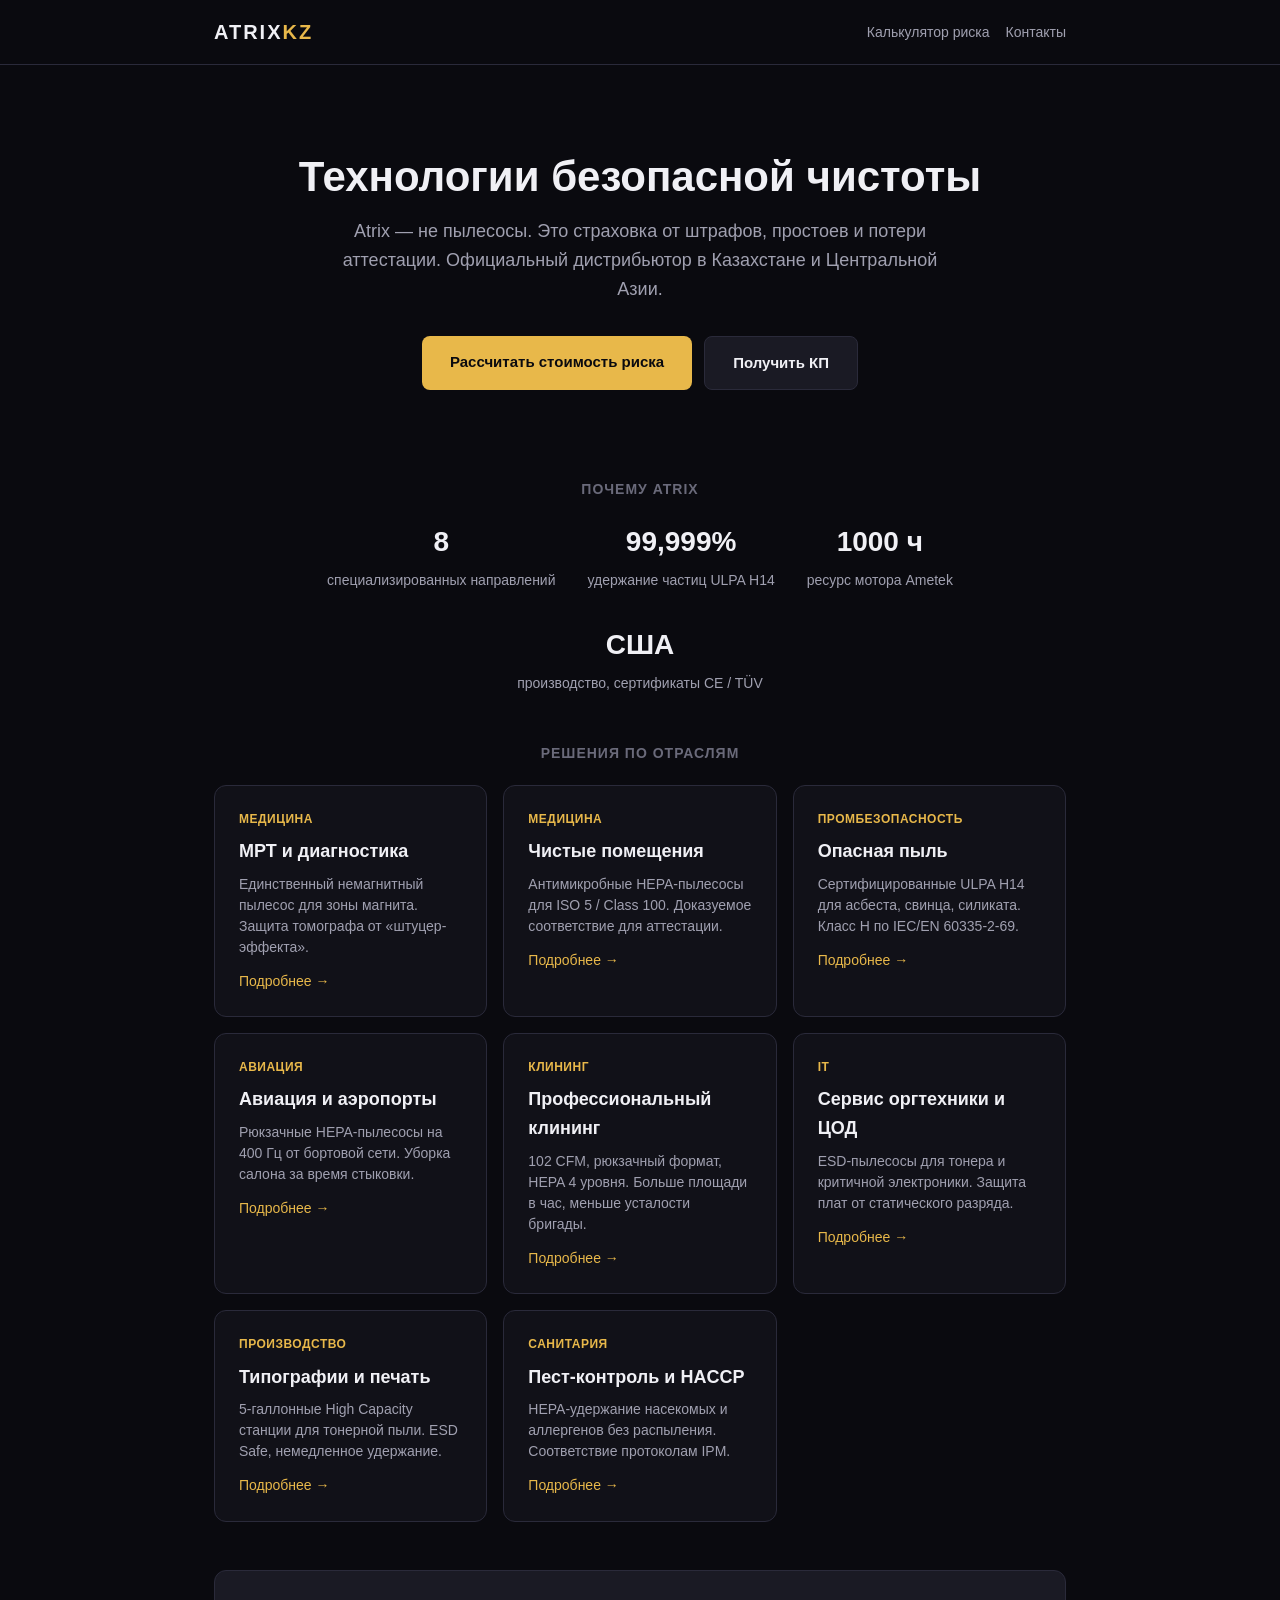
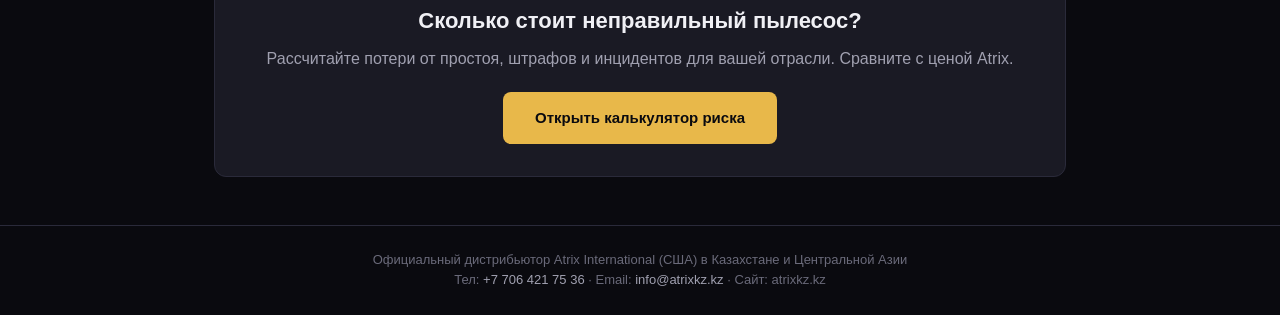
==== index.html @ c3870716 "Initial commit: index, styles, README, CNAME" ====
<!DOCTYPE html>
<html lang="ru">
<head>
<meta charset="UTF-8">
<meta name="viewport" content="width=device-width, initial-scale=1.0">
<title>Atrix KZ — Технологии безопасной чистоты</title>
<link rel="stylesheet" href="style.css">
<style>
.hero-main { padding: 64px 0 40px; text-align: center; }
.hero-main h1 { font-size: 42px; font-weight: 700; margin-bottom: 16px; line-height: 1.15; }
.hero-main p { font-size: 18px; color: var(--text-secondary); max-width: 600px; margin: 0 auto 32px; }
.hero-cta { display: inline-flex; gap: 12px; flex-wrap: wrap; justify-content: center; }
.hero-cta a { padding: 14px 28px; border-radius: var(--radius-sm); text-decoration: none; font-weight: 600; font-size: 15px; }
.hero-cta .primary { background: var(--accent); color: #0a0a0f; }
.hero-cta .secondary { background: var(--surface-raised); color: var(--text-primary); border: 1px solid var(--border); }

.sectors { margin: 48px 0; }
.sectors h2 { font-size: 14px; color: var(--text-muted); text-transform: uppercase; letter-spacing: 1px; margin-bottom: 20px; text-align: center; }
.sector-grid { display: grid; grid-template-columns: repeat(auto-fill, minmax(260px, 1fr)); gap: 16px; }
.sector-card {
  background: var(--surface);
  border: 1px solid var(--border);
  border-radius: var(--radius);
  padding: 24px;
  text-decoration: none;
  color: var(--text-primary);
  transition: border-color 0.2s, transform 0.2s;
}
.sector-card:hover { border-color: var(--accent); transform: translateY(-2px); }
.sector-card .tag { font-size: 12px; color: var(--accent); text-transform: uppercase; letter-spacing: 0.5px; font-weight: 600; margin-bottom: 8px; }
.sector-card h3 { font-size: 18px; font-weight: 600; margin-bottom: 8px; }
.sector-card p { font-size: 14px; color: var(--text-secondary); line-height: 1.5; }
.sector-card .arrow { margin-top: 12px; font-size: 14px; color: var(--accent); }

.trust { margin: 48px 0; text-align: center; }
.trust h2 { font-size: 14px; color: var(--text-muted); text-transform: uppercase; letter-spacing: 1px; margin-bottom: 20px; }
.trust-items { display: flex; flex-wrap: wrap; justify-content: center; gap: 32px; }
.trust-item { font-size: 14px; color: var(--text-secondary); }
.trust-item strong { display: block; font-size: 28px; font-weight: 700; color: var(--text-primary); margin-bottom: 4px; }

.calculator-banner {
  background: var(--surface-raised);
  border: 1px solid var(--border);
  border-radius: var(--radius);
  padding: 32px;
  text-align: center;
  margin: 48px 0;
}
.calculator-banner h3 { font-size: 22px; margin-bottom: 8px; }
.calculator-banner p { color: var(--text-secondary); margin-bottom: 20px; }
</style>
</head>
<body>

<header class="site-header">
  <div class="container">
    <div class="logo">ATRIX<span>KZ</span></div>
    <nav class="nav-links">
      <a href="calculator.html">Калькулятор риска</a>
      <a href="mailto:info@atrixkz.kz">Контакты</a>
    </nav>
  </div>
</header>

<main class="container">

  <section class="hero-main">
    <h1>Технологии безопасной чистоты</h1>
    <p>Atrix — не пылесосы. Это страховка от штрафов, простоев и потери аттестации. Официальный дистрибьютор в Казахстане и Центральной Азии.</p>
    <div class="hero-cta">
      <a href="calculator.html" class="primary">Рассчитать стоимость риска</a>
      <a href="mailto:info@atrixkz.kz?subject=Коммерческое%20предложение" class="secondary">Получить КП</a>
    </div>
  </section>

  <section class="trust">
    <h2>Почему Atrix</h2>
    <div class="trust-items">
      <div class="trust-item"><strong>8</strong>специализированных направлений</div>
      <div class="trust-item"><strong>99,999%</strong>удержание частиц ULPA H14</div>
      <div class="trust-item"><strong>1000 ч</strong>ресурс мотора Ametek</div>
      <div class="trust-item"><strong>США</strong>производство, сертификаты CE / TÜV</div>
    </div>
  </section>

  <section class="sectors">
    <h2>Решения по отраслям</h2>
    <div class="sector-grid">
      <a href="mrt.html" class="sector-card">
        <div class="tag">Медицина</div>
        <h3>МРТ и диагностика</h3>
        <p>Единственный немагнитный пылесос для зоны магнита. Защита томографа от «штуцер-эффекта».</p>
        <div class="arrow">Подробнее →</div>
      </a>
      <a href="med.html" class="sector-card">
        <div class="tag">Медицина</div>
        <h3>Чистые помещения</h3>
        <p>Антимикробные HEPA-пылесосы для ISO 5 / Class 100. Доказуемое соответствие для аттестации.</p>
        <div class="arrow">Подробнее →</div>
      </a>
      <a href="dust.html" class="sector-card">
        <div class="tag">Промбезопасность</div>
        <h3>Опасная пыль</h3>
        <p>Сертифицированные ULPA H14 для асбеста, свинца, силиката. Класс H по IEC/EN 60335-2-69.</p>
        <div class="arrow">Подробнее →</div>
      </a>
      <a href="avia.html" class="sector-card">
        <div class="tag">Авиация</div>
        <h3>Авиация и аэропорты</h3>
        <p>Рюкзачные HEPA-пылесосы на 400 Гц от бортовой сети. Уборка салона за время стыковки.</p>
        <div class="arrow">Подробнее →</div>
      </a>
      <a href="cleaning.html" class="sector-card">
        <div class="tag">Клининг</div>
        <h3>Профессиональный клининг</h3>
        <p>102 CFM, рюкзачный формат, HEPA 4 уровня. Больше площади в час, меньше усталости бригады.</p>
        <div class="arrow">Подробнее →</div>
      </a>
      <a href="it.html" class="sector-card">
        <div class="tag">IT</div>
        <h3>Сервис оргтехники и ЦОД</h3>
        <p>ESD-пылесосы для тонера и критичной электроники. Защита плат от статического разряда.</p>
        <div class="arrow">Подробнее →</div>
      </a>
      <a href="print.html" class="sector-card">
        <div class="tag">Производство</div>
        <h3>Типографии и печать</h3>
        <p>5-галлонные High Capacity станции для тонерной пыли. ESD Safe, немедленное удержание.</p>
        <div class="arrow">Подробнее →</div>
      </a>
      <a href="pest.html" class="sector-card">
        <div class="tag">Санитария</div>
        <h3>Пест-контроль и HACCP</h3>
        <p>HEPA-удержание насекомых и аллергенов без распыления. Соответствие протоколам IPM.</p>
        <div class="arrow">Подробнее →</div>
      </a>
    </div>
  </section>

  <section class="calculator-banner">
    <h3>Сколько стоит неправильный пылесос?</h3>
    <p>Рассчитайте потери от простоя, штрафов и инцидентов для вашей отрасли. Сравните с ценой Atrix.</p>
    <a href="calculator.html" class="cta-btn">Открыть калькулятор риска</a>
  </section>

</main>

<footer class="site-footer">
  <div class="container">
    <p>Официальный дистрибьютор Atrix International (США) в Казахстане и Центральной Азии</p>
    <p>Тел: <a href="tel:+77064217536">+7 706 421 75 36</a> · Email: <a href="mailto:info@atrixkz.kz">info@atrixkz.kz</a> · Сайт: atrixkz.kz</p>
  </div>
</footer>

</body>
</html>
---- style.css ----
/* Atrix KZ — Лендинги безопасности */
:root {
  --bg: #0a0a0f;
  --surface: #111118;
  --surface-raised: #1a1a24;
  --border: #2a2a3a;
  --text-primary: #f0f0f5;
  --text-secondary: #a0a0b0;
  --text-muted: #6a6a7a;
  --accent: #e8b84a;
  --accent-dim: rgba(232,184,74,0.12);
  --danger: #e85a5a;
  --danger-dim: rgba(232,90,90,0.12);
  --positive: #5ae88a;
  --positive-dim: rgba(90,232,138,0.12);
  --font-sans: 'Inter', -apple-system, BlinkMacSystemFont, 'Segoe UI', sans-serif;
  --radius: 12px;
  --radius-sm: 8px;
  --gap: 24px;
  --gap-sm: 16px;
  --gap-xs: 8px;
}

* { margin:0; padding:0; box-sizing:border-box; }
body {
  font-family: var(--font-sans);
  background: var(--bg);
  color: var(--text-primary);
  line-height: 1.6;
  -webkit-font-smoothing: antialiased;
}

.container { max-width: 900px; margin: 0 auto; padding: 0 var(--gap); }

/* Header */
.site-header {
  border-bottom: 1px solid var(--border);
  padding: var(--gap-sm) 0;
  margin-bottom: var(--gap);
}
.site-header .container {
  display: flex; align-items: center; justify-content: space-between;
}
.logo { font-size: 20px; font-weight: 700; letter-spacing: 2px; color: var(--text-primary); }
.logo span { color: var(--accent); }
.nav-links { display: flex; gap: var(--gap-sm); }
.nav-links a {
  color: var(--text-secondary); text-decoration: none; font-size: 14px;
  transition: color 0.2s;
}
.nav-links a:hover { color: var(--text-primary); }

/* Hero */
.hero {
  padding: 48px 0 32px;
  border-bottom: 1px solid var(--border);
  margin-bottom: var(--gap);
}
.hero-tag {
  display: inline-block;
  padding: 4px 12px;
  border-radius: 100px;
  background: var(--accent-dim);
  color: var(--accent);
  font-size: 12px;
  font-weight: 600;
  letter-spacing: 1px;
  text-transform: uppercase;
  margin-bottom: var(--gap-sm);
}
.hero h1 {
  font-size: 36px;
  font-weight: 700;
  line-height: 1.15;
  margin-bottom: var(--gap-sm);
  max-width: 700px;
}
.hero-desc {
  font-size: 18px;
  color: var(--text-secondary);
  max-width: 600px;
  margin-bottom: var(--gap);
}

/* Risk card */
.risk-card {
  background: var(--danger-dim);
  border: 1px solid rgba(232,90,90,0.2);
  border-radius: var(--radius);
  padding: var(--gap);
  margin-bottom: var(--gap);
}
.risk-card h2 {
  font-size: 20px;
  color: var(--danger);
  margin-bottom: var(--gap-xs);
}
.risk-card p {
  color: var(--text-secondary);
  font-size: 15px;
}

/* Solution */
.solution {
  background: var(--surface);
  border: 1px solid var(--border);
  border-radius: var(--radius);
  padding: var(--gap);
  margin-bottom: var(--gap);
}
.solution h3 {
  font-size: 14px;
  color: var(--accent);
  text-transform: uppercase;
  letter-spacing: 1px;
  margin-bottom: var(--gap-xs);
}
.solution p {
  color: var(--text-secondary);
  font-size: 15px;
}

/* Audience */
.audience {
  margin-bottom: var(--gap);
}
.audience h3 {
  font-size: 14px;
  color: var(--text-muted);
  text-transform: uppercase;
  letter-spacing: 1px;
  margin-bottom: var(--gap-xs);
}
.audience-tags {
  display: flex;
  flex-wrap: wrap;
  gap: var(--gap-xs);
}
.audience-tags span {
  background: var(--surface-raised);
  border: 1px solid var(--border);
  padding: 6px 14px;
  border-radius: 100px;
  font-size: 13px;
  color: var(--text-secondary);
}

/* Products */
.products { margin-bottom: var(--gap); }
.product-card {
  background: var(--surface);
  border: 1px solid var(--border);
  border-radius: var(--radius);
  padding: var(--gap);
  margin-bottom: var(--gap-sm);
  transition: border-color 0.2s, transform 0.2s;
}
.product-card:hover {
  border-color: var(--accent);
  transform: translateY(-2px);
}
.product-header {
  display: flex; justify-content: space-between; align-items: flex-start;
  gap: var(--gap-sm); flex-wrap: wrap;
  margin-bottom: var(--gap-sm);
}
.product-title { font-size: 18px; font-weight: 600; }
.product-model {
  font-size: 12px;
  color: var(--accent);
  background: var(--accent-dim);
  padding: 2px 8px;
  border-radius: 4px;
  font-weight: 600;
  letter-spacing: 0.5px;
}
.product-protect {
  font-size: 14px;
  color: var(--text-secondary);
  margin-bottom: var(--gap-sm);
  padding-bottom: var(--gap-sm);
  border-bottom: 1px solid var(--border);
}
.product-features {
  list-style: none;
  margin-bottom: var(--gap-sm);
}
.product-features li {
  padding: 4px 0;
  padding-left: 20px;
  position: relative;
  font-size: 14px;
  color: var(--text-secondary);
}
.product-features li::before {
  content: "→";
  position: absolute;
  left: 0;
  color: var(--accent);
}
.product-price {
  font-size: 24px;
  font-weight: 700;
  color: var(--text-primary);
}
.product-price .unit {
  font-size: 14px;
  color: var(--text-muted);
  font-weight: 400;
}

/* CTA */
.cta-section {
  background: var(--surface-raised);
  border: 1px solid var(--border);
  border-radius: var(--radius);
  padding: var(--gap);
  text-align: center;
  margin-bottom: var(--gap);
}
.cta-section h3 { font-size: 20px; margin-bottom: var(--gap-xs); }
.cta-section p { color: var(--text-secondary); font-size: 15px; margin-bottom: var(--gap-sm); }
.cta-btn {
  display: inline-block;
  background: var(--accent);
  color: #0a0a0f;
  padding: 14px 32px;
  border-radius: var(--radius-sm);
  text-decoration: none;
  font-weight: 600;
  font-size: 15px;
  transition: opacity 0.2s;
}
.cta-btn:hover { opacity: 0.9; }

/* Footer */
.site-footer {
  border-top: 1px solid var(--border);
  padding: var(--gap) 0;
  margin-top: var(--gap);
  text-align: center;
  color: var(--text-muted);
  font-size: 13px;
}
.site-footer a { color: var(--text-secondary); text-decoration: none; }

/* Responsive */
@media (max-width: 640px) {
  .hero h1 { font-size: 26px; }
  .hero-desc { font-size: 16px; }
  .product-header { flex-direction: column; }
}
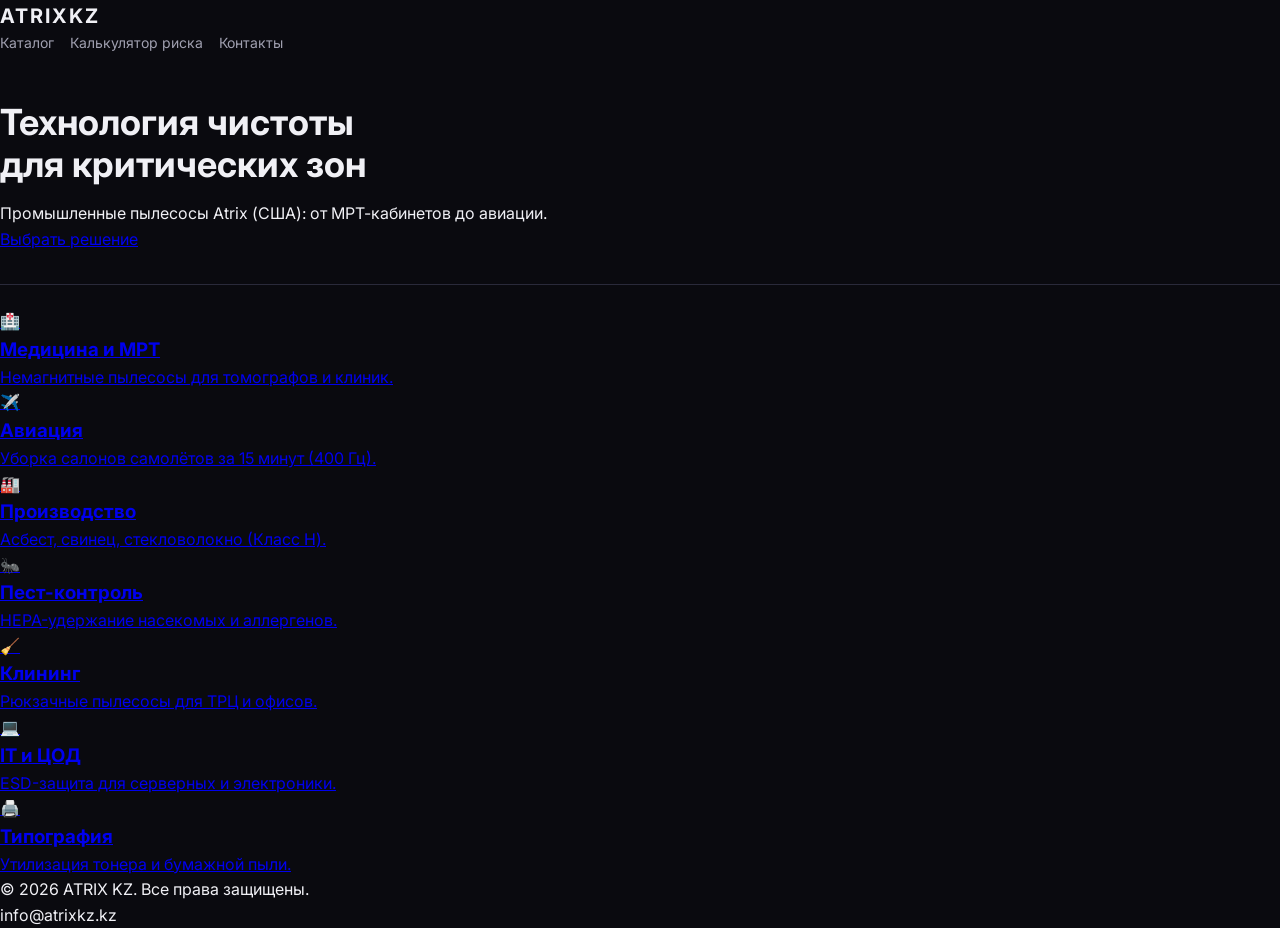
==== commit 36bf9407: "Add catalog link to main navigation" ====
--- a/index.html
+++ b/index.html
@@ -1,156 +1,74 @@
 <!DOCTYPE html>
 <html lang="ru">
 <head>
-<meta charset="UTF-8">
-<meta name="viewport" content="width=device-width, initial-scale=1.0">
-<title>Atrix KZ — Технологии безопасной чистоты</title>
-<link rel="stylesheet" href="style.css">
-<style>
-.hero-main { padding: 64px 0 40px; text-align: center; }
-.hero-main h1 { font-size: 42px; font-weight: 700; margin-bottom: 16px; line-height: 1.15; }
-.hero-main p { font-size: 18px; color: var(--text-secondary); max-width: 600px; margin: 0 auto 32px; }
-.hero-cta { display: inline-flex; gap: 12px; flex-wrap: wrap; justify-content: center; }
-.hero-cta a { padding: 14px 28px; border-radius: var(--radius-sm); text-decoration: none; font-weight: 600; font-size: 15px; }
-.hero-cta .primary { background: var(--accent); color: #0a0a0f; }
-.hero-cta .secondary { background: var(--surface-raised); color: var(--text-primary); border: 1px solid var(--border); }
-
-.sectors { margin: 48px 0; }
-.sectors h2 { font-size: 14px; color: var(--text-muted); text-transform: uppercase; letter-spacing: 1px; margin-bottom: 20px; text-align: center; }
-.sector-grid { display: grid; grid-template-columns: repeat(auto-fill, minmax(260px, 1fr)); gap: 16px; }
-.sector-card {
-  background: var(--surface);
-  border: 1px solid var(--border);
-  border-radius: var(--radius);
-  padding: 24px;
-  text-decoration: none;
-  color: var(--text-primary);
-  transition: border-color 0.2s, transform 0.2s;
-}
-.sector-card:hover { border-color: var(--accent); transform: translateY(-2px); }
-.sector-card .tag { font-size: 12px; color: var(--accent); text-transform: uppercase; letter-spacing: 0.5px; font-weight: 600; margin-bottom: 8px; }
-.sector-card h3 { font-size: 18px; font-weight: 600; margin-bottom: 8px; }
-.sector-card p { font-size: 14px; color: var(--text-secondary); line-height: 1.5; }
-.sector-card .arrow { margin-top: 12px; font-size: 14px; color: var(--accent); }
-
-.trust { margin: 48px 0; text-align: center; }
-.trust h2 { font-size: 14px; color: var(--text-muted); text-transform: uppercase; letter-spacing: 1px; margin-bottom: 20px; }
-.trust-items { display: flex; flex-wrap: wrap; justify-content: center; gap: 32px; }
-.trust-item { font-size: 14px; color: var(--text-secondary); }
-.trust-item strong { display: block; font-size: 28px; font-weight: 700; color: var(--text-primary); margin-bottom: 4px; }
-
-.calculator-banner {
-  background: var(--surface-raised);
-  border: 1px solid var(--border);
-  border-radius: var(--radius);
-  padding: 32px;
-  text-align: center;
-  margin: 48px 0;
-}
-.calculator-banner h3 { font-size: 22px; margin-bottom: 8px; }
-.calculator-banner p { color: var(--text-secondary); margin-bottom: 20px; }
-</style>
+    <meta charset="UTF-8">
+    <meta name="viewport" content="width=device-width, initial-scale=1.0">
+    <title>ATRIX KZ — Промышленные пылесосы Atrix в Казахстане</title>
+    <meta name="description" content="Официальный дистрибьютор Atrix International в Казахстане. Промышленные HEPA/ULPA пылесосы для медицины, МРТ, авиации и производства.">
+    <link rel="stylesheet" href="style.css">
+    <link href="https://fonts.googleapis.com/css2?family=Inter:wght@400;600;800&display=swap" rel="stylesheet">
 </head>
 <body>
 
-<header class="site-header">
-  <div class="container">
-    <div class="logo">ATRIX<span>KZ</span></div>
-    <nav class="nav-links">
+    <nav class="navbar">
+        <div class="logo">ATRIX<b>KZ</b></div>
+        <nav class="nav-links">
+      <a href="catalog.html">Каталог</a>
       <a href="calculator.html">Калькулятор риска</a>
-      <a href="mailto:info@atrixkz.kz">Контакты</a>
+            <a href="mailto:info@atrixkz.kz">Контакты</a>
+        </nav>
     </nav>
-  </div>
-</header>
 
-<main class="container">
+    <header class="hero">
+        <div class="hero-content">
+            <h1>Технология чистоты <br><span>для критических зон</span></h1>
+            <p>Промышленные пылесосы Atrix (США): от МРТ-кабинетов до авиации.</p>
+            <a href="#services" class="btn">Выбрать решение</a>
+        </div>
+    </header>
 
-  <section class="hero-main">
-    <h1>Технологии безопасной чистоты</h1>
-    <p>Atrix — не пылесосы. Это страховка от штрафов, простоев и потери аттестации. Официальный дистрибьютор в Казахстане и Центральной Азии.</p>
-    <div class="hero-cta">
-      <a href="calculator.html" class="primary">Рассчитать стоимость риска</a>
-      <a href="mailto:info@atrixkz.kz?subject=Коммерческое%20предложение" class="secondary">Получить КП</a>
-    </div>
-  </section>
+    <section id="services" class="grid">
+        <a href="med.html" class="card">
+            <div class="icon">🏥</div>
+            <h3>Медицина и МРТ</h3>
+            <p>Немагнитные пылесосы для томографов и клиник.</p>
+        </a>
+        <a href="avia.html" class="card">
+            <div class="icon">✈️</div>
+            <h3>Авиация</h3>
+            <p>Уборка салонов самолётов за 15 минут (400 Гц).</p>
+        </a>
+        <a href="dust.html" class="card">
+            <div class="icon">🏭</div>
+            <h3>Производство</h3>
+            <p>Асбест, свинец, стекловолокно (Класс H).</p>
+        </a>
+        <a href="pest.html" class="card">
+            <div class="icon">🐜</div>
+            <h3>Пест-контроль</h3>
+            <p>HEPA-удержание насекомых и аллергенов.</p>
+        </a>
+        <a href="cleaning.html" class="card">
+            <div class="icon">🧹</div>
+            <h3>Клининг</h3>
+            <p>Рюкзачные пылесосы для ТРЦ и офисов.</p>
+        </a>
+        <a href="it.html" class="card">
+            <div class="icon">💻</div>
+            <h3>IT и ЦОД</h3>
+            <p>ESD-защита для серверных и электроники.</p>
+        </a>
+        <a href="print.html" class="card">
+            <div class="icon">🖨️</div>
+            <h3>Типография</h3>
+            <p>Утилизация тонера и бумажной пыли.</p>
+        </a>
+    </section>
 
-  <section class="trust">
-    <h2>Почему Atrix</h2>
-    <div class="trust-items">
-      <div class="trust-item"><strong>8</strong>специализированных направлений</div>
-      <div class="trust-item"><strong>99,999%</strong>удержание частиц ULPA H14</div>
-      <div class="trust-item"><strong>1000 ч</strong>ресурс мотора Ametek</div>
-      <div class="trust-item"><strong>США</strong>производство, сертификаты CE / TÜV</div>
-    </div>
-  </section>
-
-  <section class="sectors">
-    <h2>Решения по отраслям</h2>
-    <div class="sector-grid">
-      <a href="mrt.html" class="sector-card">
-        <div class="tag">Медицина</div>
-        <h3>МРТ и диагностика</h3>
-        <p>Единственный немагнитный пылесос для зоны магнита. Защита томографа от «штуцер-эффекта».</p>
-        <div class="arrow">Подробнее →</div>
-      </a>
-      <a href="med.html" class="sector-card">
-        <div class="tag">Медицина</div>
-        <h3>Чистые помещения</h3>
-        <p>Антимикробные HEPA-пылесосы для ISO 5 / Class 100. Доказуемое соответствие для аттестации.</p>
-        <div class="arrow">Подробнее →</div>
-      </a>
-      <a href="dust.html" class="sector-card">
-        <div class="tag">Промбезопасность</div>
-        <h3>Опасная пыль</h3>
-        <p>Сертифицированные ULPA H14 для асбеста, свинца, силиката. Класс H по IEC/EN 60335-2-69.</p>
-        <div class="arrow">Подробнее →</div>
-      </a>
-      <a href="avia.html" class="sector-card">
-        <div class="tag">Авиация</div>
-        <h3>Авиация и аэропорты</h3>
-        <p>Рюкзачные HEPA-пылесосы на 400 Гц от бортовой сети. Уборка салона за время стыковки.</p>
-        <div class="arrow">Подробнее →</div>
-      </a>
-      <a href="cleaning.html" class="sector-card">
-        <div class="tag">Клининг</div>
-        <h3>Профессиональный клининг</h3>
-        <p>102 CFM, рюкзачный формат, HEPA 4 уровня. Больше площади в час, меньше усталости бригады.</p>
-        <div class="arrow">Подробнее →</div>
-      </a>
-      <a href="it.html" class="sector-card">
-        <div class="tag">IT</div>
-        <h3>Сервис оргтехники и ЦОД</h3>
-        <p>ESD-пылесосы для тонера и критичной электроники. Защита плат от статического разряда.</p>
-        <div class="arrow">Подробнее →</div>
-      </a>
-      <a href="print.html" class="sector-card">
-        <div class="tag">Производство</div>
-        <h3>Типографии и печать</h3>
-        <p>5-галлонные High Capacity станции для тонерной пыли. ESD Safe, немедленное удержание.</p>
-        <div class="arrow">Подробнее →</div>
-      </a>
-      <a href="pest.html" class="sector-card">
-        <div class="tag">Санитария</div>
-        <h3>Пест-контроль и HACCP</h3>
-        <p>HEPA-удержание насекомых и аллергенов без распыления. Соответствие протоколам IPM.</p>
-        <div class="arrow">Подробнее →</div>
-      </a>
-    </div>
-  </section>
-
-  <section class="calculator-banner">
-    <h3>Сколько стоит неправильный пылесос?</h3>
-    <p>Рассчитайте потери от простоя, штрафов и инцидентов для вашей отрасли. Сравните с ценой Atrix.</p>
-    <a href="calculator.html" class="cta-btn">Открыть калькулятор риска</a>
-  </section>
-
-</main>
-
-<footer class="site-footer">
-  <div class="container">
-    <p>Официальный дистрибьютор Atrix International (США) в Казахстане и Центральной Азии</p>
-    <p>Тел: <a href="tel:+77064217536">+7 706 421 75 36</a> · Email: <a href="mailto:info@atrixkz.kz">info@atrixkz.kz</a> · Сайт: atrixkz.kz</p>
-  </div>
-</footer>
+    <footer>
+        <p>&copy; 2026 ATRIX KZ. Все права защищены.</p>
+        <p>info@atrixkz.kz</p>
+    </footer>
 
 </body>
-</html>
+</html>
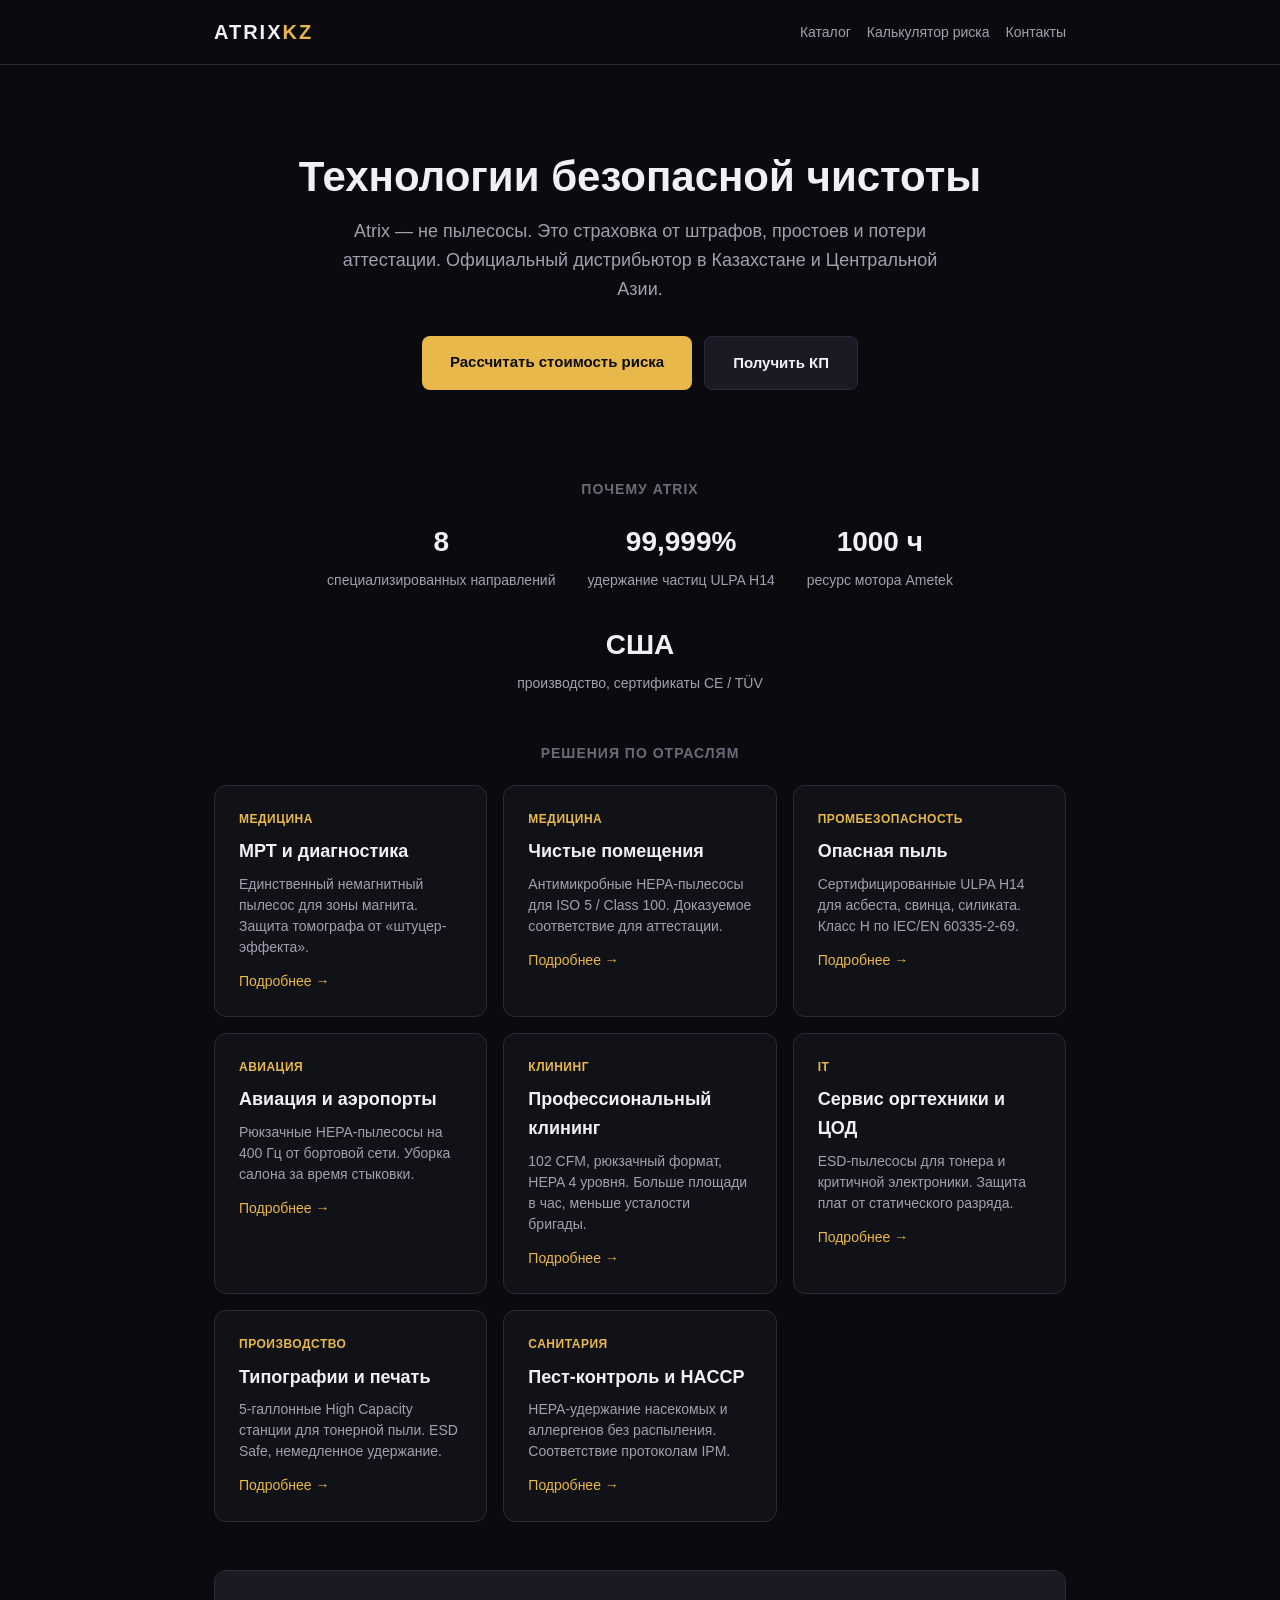
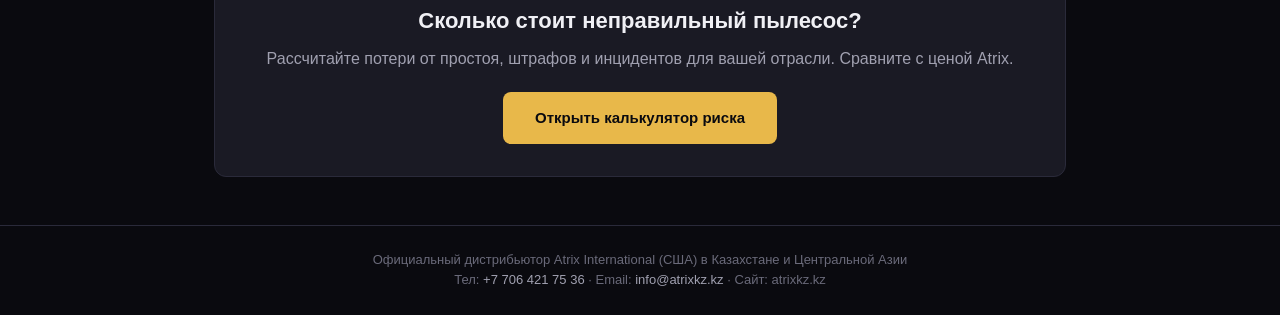
==== commit 3631813b: "Restore index.html and add catalog link to navigation" ====
--- a/index.html
+++ b/index.html
@@ -1,74 +1,157 @@
 <!DOCTYPE html>
 <html lang="ru">
 <head>
-    <meta charset="UTF-8">
-    <meta name="viewport" content="width=device-width, initial-scale=1.0">
-    <title>ATRIX KZ — Промышленные пылесосы Atrix в Казахстане</title>
-    <meta name="description" content="Официальный дистрибьютор Atrix International в Казахстане. Промышленные HEPA/ULPA пылесосы для медицины, МРТ, авиации и производства.">
-    <link rel="stylesheet" href="style.css">
-    <link href="https://fonts.googleapis.com/css2?family=Inter:wght@400;600;800&display=swap" rel="stylesheet">
+<meta charset="UTF-8">
+<meta name="viewport" content="width=device-width, initial-scale=1.0">
+<title>Atrix KZ — Технологии безопасной чистоты</title>
+<link rel="stylesheet" href="style.css">
+<style>
+.hero-main { padding: 64px 0 40px; text-align: center; }
+.hero-main h1 { font-size: 42px; font-weight: 700; margin-bottom: 16px; line-height: 1.15; }
+.hero-main p { font-size: 18px; color: var(--text-secondary); max-width: 600px; margin: 0 auto 32px; }
+.hero-cta { display: inline-flex; gap: 12px; flex-wrap: wrap; justify-content: center; }
+.hero-cta a { padding: 14px 28px; border-radius: var(--radius-sm); text-decoration: none; font-weight: 600; font-size: 15px; }
+.hero-cta .primary { background: var(--accent); color: #0a0a0f; }
+.hero-cta .secondary { background: var(--surface-raised); color: var(--text-primary); border: 1px solid var(--border); }
+
+.sectors { margin: 48px 0; }
+.sectors h2 { font-size: 14px; color: var(--text-muted); text-transform: uppercase; letter-spacing: 1px; margin-bottom: 20px; text-align: center; }
+.sector-grid { display: grid; grid-template-columns: repeat(auto-fill, minmax(260px, 1fr)); gap: 16px; }
+.sector-card {
+  background: var(--surface);
+  border: 1px solid var(--border);
+  border-radius: var(--radius);
+  padding: 24px;
+  text-decoration: none;
+  color: var(--text-primary);
+  transition: border-color 0.2s, transform 0.2s;
+}
+.sector-card:hover { border-color: var(--accent); transform: translateY(-2px); }
+.sector-card .tag { font-size: 12px; color: var(--accent); text-transform: uppercase; letter-spacing: 0.5px; font-weight: 600; margin-bottom: 8px; }
+.sector-card h3 { font-size: 18px; font-weight: 600; margin-bottom: 8px; }
+.sector-card p { font-size: 14px; color: var(--text-secondary); line-height: 1.5; }
+.sector-card .arrow { margin-top: 12px; font-size: 14px; color: var(--accent); }
+
+.trust { margin: 48px 0; text-align: center; }
+.trust h2 { font-size: 14px; color: var(--text-muted); text-transform: uppercase; letter-spacing: 1px; margin-bottom: 20px; }
+.trust-items { display: flex; flex-wrap: wrap; justify-content: center; gap: 32px; }
+.trust-item { font-size: 14px; color: var(--text-secondary); }
+.trust-item strong { display: block; font-size: 28px; font-weight: 700; color: var(--text-primary); margin-bottom: 4px; }
+
+.calculator-banner {
+  background: var(--surface-raised);
+  border: 1px solid var(--border);
+  border-radius: var(--radius);
+  padding: 32px;
+  text-align: center;
+  margin: 48px 0;
+}
+.calculator-banner h3 { font-size: 22px; margin-bottom: 8px; }
+.calculator-banner p { color: var(--text-secondary); margin-bottom: 20px; }
+</style>
 </head>
 <body>
 
-    <nav class="navbar">
-        <div class="logo">ATRIX<b>KZ</b></div>
-        <nav class="nav-links">
+<header class="site-header">
+  <div class="container">
+    <div class="logo">ATRIX<span>KZ</span></div>
+    <nav class="nav-links">
       <a href="catalog.html">Каталог</a>
       <a href="calculator.html">Калькулятор риска</a>
-            <a href="mailto:info@atrixkz.kz">Контакты</a>
-        </nav>
+      <a href="mailto:info@atrixkz.kz">Контакты</a>
     </nav>
+  </div>
+</header>
 
-    <header class="hero">
-        <div class="hero-content">
-            <h1>Технология чистоты <br><span>для критических зон</span></h1>
-            <p>Промышленные пылесосы Atrix (США): от МРТ-кабинетов до авиации.</p>
-            <a href="#services" class="btn">Выбрать решение</a>
-        </div>
-    </header>
+<main class="container">
 
-    <section id="services" class="grid">
-        <a href="med.html" class="card">
-            <div class="icon">🏥</div>
-            <h3>Медицина и МРТ</h3>
-            <p>Немагнитные пылесосы для томографов и клиник.</p>
-        </a>
-        <a href="avia.html" class="card">
-            <div class="icon">✈️</div>
-            <h3>Авиация</h3>
-            <p>Уборка салонов самолётов за 15 минут (400 Гц).</p>
-        </a>
-        <a href="dust.html" class="card">
-            <div class="icon">🏭</div>
-            <h3>Производство</h3>
-            <p>Асбест, свинец, стекловолокно (Класс H).</p>
-        </a>
-        <a href="pest.html" class="card">
-            <div class="icon">🐜</div>
-            <h3>Пест-контроль</h3>
-            <p>HEPA-удержание насекомых и аллергенов.</p>
-        </a>
-        <a href="cleaning.html" class="card">
-            <div class="icon">🧹</div>
-            <h3>Клининг</h3>
-            <p>Рюкзачные пылесосы для ТРЦ и офисов.</p>
-        </a>
-        <a href="it.html" class="card">
-            <div class="icon">💻</div>
-            <h3>IT и ЦОД</h3>
-            <p>ESD-защита для серверных и электроники.</p>
-        </a>
-        <a href="print.html" class="card">
-            <div class="icon">🖨️</div>
-            <h3>Типография</h3>
-            <p>Утилизация тонера и бумажной пыли.</p>
-        </a>
-    </section>
+  <section class="hero-main">
+    <h1>Технологии безопасной чистоты</h1>
+    <p>Atrix — не пылесосы. Это страховка от штрафов, простоев и потери аттестации. Официальный дистрибьютор в Казахстане и Центральной Азии.</p>
+    <div class="hero-cta">
+      <a href="calculator.html" class="primary">Рассчитать стоимость риска</a>
+      <a href="mailto:info@atrixkz.kz?subject=Коммерческое%20предложение" class="secondary">Получить КП</a>
+    </div>
+  </section>
 
-    <footer>
-        <p>&copy; 2026 ATRIX KZ. Все права защищены.</p>
-        <p>info@atrixkz.kz</p>
-    </footer>
+  <section class="trust">
+    <h2>Почему Atrix</h2>
+    <div class="trust-items">
+      <div class="trust-item"><strong>8</strong>специализированных направлений</div>
+      <div class="trust-item"><strong>99,999%</strong>удержание частиц ULPA H14</div>
+      <div class="trust-item"><strong>1000 ч</strong>ресурс мотора Ametek</div>
+      <div class="trust-item"><strong>США</strong>производство, сертификаты CE / TÜV</div>
+    </div>
+  </section>
+
+  <section class="sectors">
+    <h2>Решения по отраслям</h2>
+    <div class="sector-grid">
+      <a href="mrt.html" class="sector-card">
+        <div class="tag">Медицина</div>
+        <h3>МРТ и диагностика</h3>
+        <p>Единственный немагнитный пылесос для зоны магнита. Защита томографа от «штуцер-эффекта».</p>
+        <div class="arrow">Подробнее →</div>
+      </a>
+      <a href="med.html" class="sector-card">
+        <div class="tag">Медицина</div>
+        <h3>Чистые помещения</h3>
+        <p>Антимикробные HEPA-пылесосы для ISO 5 / Class 100. Доказуемое соответствие для аттестации.</p>
+        <div class="arrow">Подробнее →</div>
+      </a>
+      <a href="dust.html" class="sector-card">
+        <div class="tag">Промбезопасность</div>
+        <h3>Опасная пыль</h3>
+        <p>Сертифицированные ULPA H14 для асбеста, свинца, силиката. Класс H по IEC/EN 60335-2-69.</p>
+        <div class="arrow">Подробнее →</div>
+      </a>
+      <a href="avia.html" class="sector-card">
+        <div class="tag">Авиация</div>
+        <h3>Авиация и аэропорты</h3>
+        <p>Рюкзачные HEPA-пылесосы на 400 Гц от бортовой сети. Уборка салона за время стыковки.</p>
+        <div class="arrow">Подробнее →</div>
+      </a>
+      <a href="cleaning.html" class="sector-card">
+        <div class="tag">Клининг</div>
+        <h3>Профессиональный клининг</h3>
+        <p>102 CFM, рюкзачный формат, HEPA 4 уровня. Больше площади в час, меньше усталости бригады.</p>
+        <div class="arrow">Подробнее →</div>
+      </a>
+      <a href="it.html" class="sector-card">
+        <div class="tag">IT</div>
+        <h3>Сервис оргтехники и ЦОД</h3>
+        <p>ESD-пылесосы для тонера и критичной электроники. Защита плат от статического разряда.</p>
+        <div class="arrow">Подробнее →</div>
+      </a>
+      <a href="print.html" class="sector-card">
+        <div class="tag">Производство</div>
+        <h3>Типографии и печать</h3>
+        <p>5-галлонные High Capacity станции для тонерной пыли. ESD Safe, немедленное удержание.</p>
+        <div class="arrow">Подробнее →</div>
+      </a>
+      <a href="pest.html" class="sector-card">
+        <div class="tag">Санитария</div>
+        <h3>Пест-контроль и HACCP</h3>
+        <p>HEPA-удержание насекомых и аллергенов без распыления. Соответствие протоколам IPM.</p>
+        <div class="arrow">Подробнее →</div>
+      </a>
+    </div>
+  </section>
+
+  <section class="calculator-banner">
+    <h3>Сколько стоит неправильный пылесос?</h3>
+    <p>Рассчитайте потери от простоя, штрафов и инцидентов для вашей отрасли. Сравните с ценой Atrix.</p>
+    <a href="calculator.html" class="cta-btn">Открыть калькулятор риска</a>
+  </section>
+
+</main>
+
+<footer class="site-footer">
+  <div class="container">
+    <p>Официальный дистрибьютор Atrix International (США) в Казахстане и Центральной Азии</p>
+    <p>Тел: <a href="tel:+77064217536">+7 706 421 75 36</a> · Email: <a href="mailto:info@atrixkz.kz">info@atrixkz.kz</a> · Сайт: atrixkz.kz</p>
+  </div>
+</footer>
 
 </body>
-</html>+</html>
